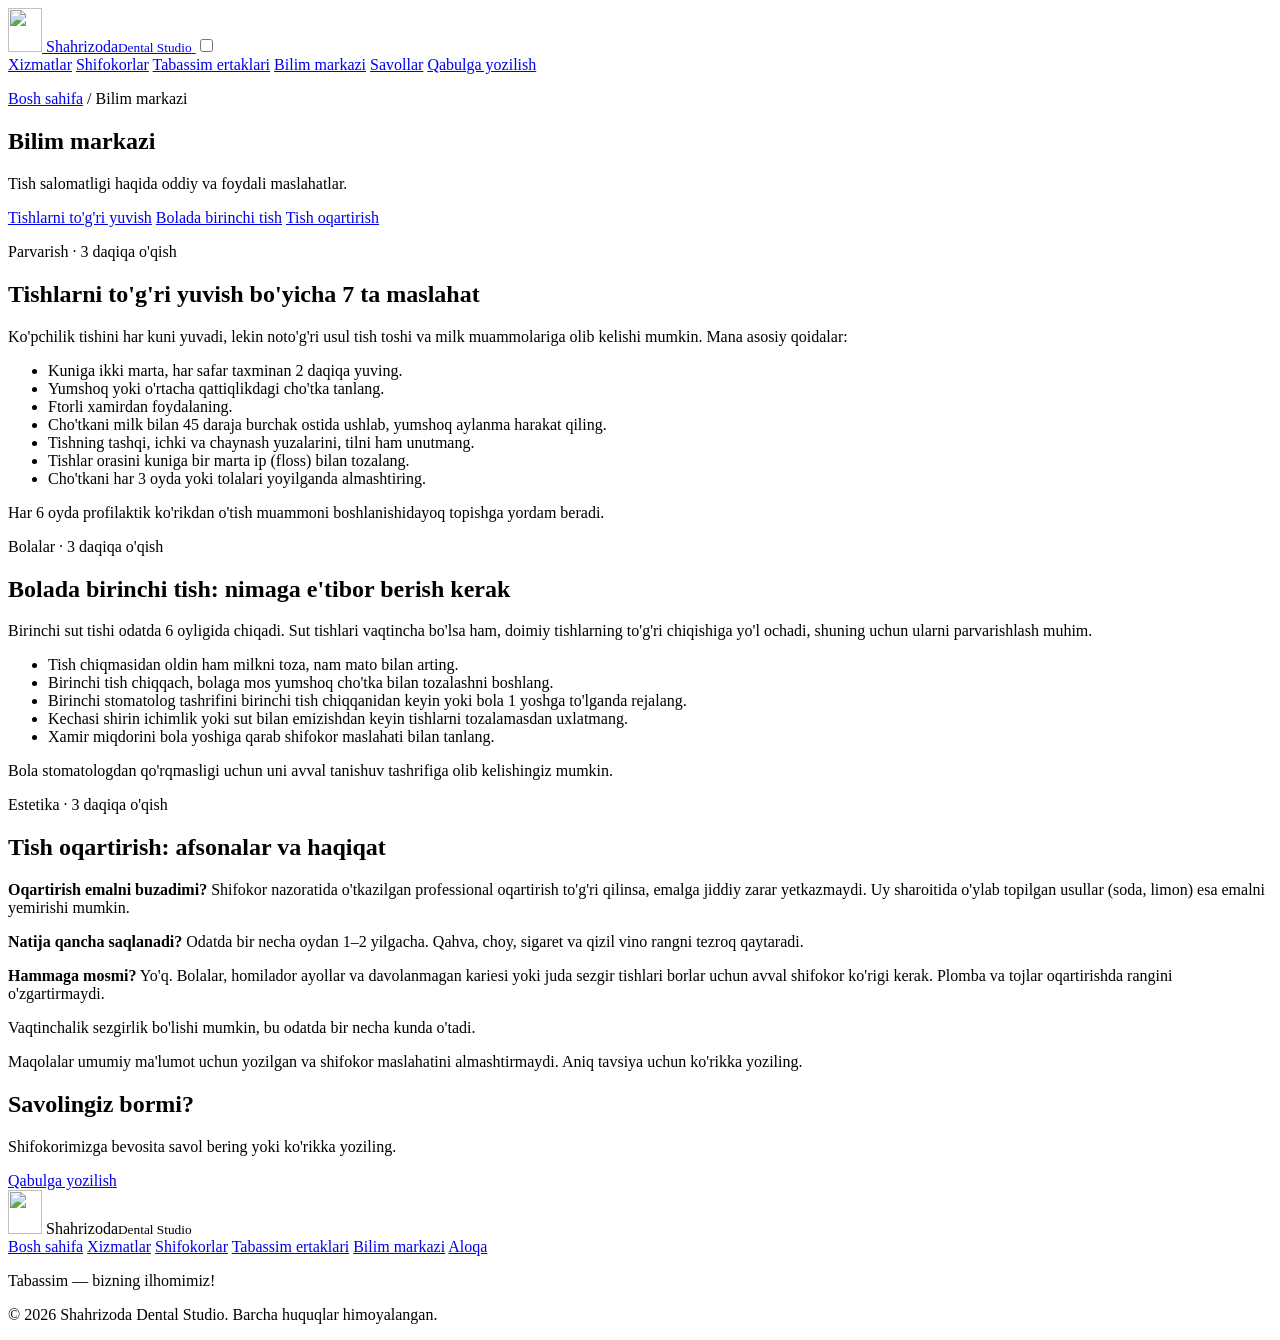
==== bilim.html @ c09cedaa "Add files via upload" ====
<!DOCTYPE html>
<html lang="uz">
<head>
  <meta charset="UTF-8">
  <meta name="viewport" content="width=device-width, initial-scale=1.0">
  <title>Bilim markazi | Shahrizoda Dental Studio</title>
  <meta name="description" content="Tish salomatligi bo'yicha foydali maqolalar: to'g'ri yuvish, bolalar tishi, tish oqartirish.">
  <link rel="preconnect" href="https://fonts.googleapis.com">
  <link rel="preconnect" href="https://fonts.gstatic.com" crossorigin>
  <link href="https://fonts.googleapis.com/css2?family=Cormorant+Garamond:ital,wght@0,500;0,600;1,500&family=Nunito+Sans:wght@400;600&display=swap" rel="stylesheet">
  <link rel="icon" type="image/svg+xml" href="images/logo.svg">
  <link rel="stylesheet" href="css/style.css">
</head>
<body>

  <header class="header">
    <a href="index.html" class="logo">
      <img src="images/logo.svg" alt="" width="34" height="44">
      <span class="logo__text">Shahrizoda<small>Dental Studio</small></span>
    </a>

    <input type="checkbox" id="menu-toggle" class="menu-toggle">
    <label for="menu-toggle" class="menu-icon" aria-label="Menyuni ochish"><span></span></label>

    <nav class="nav">
      <a href="xizmatlar.html">Xizmatlar</a>
      <a href="shifokorlar.html">Shifokorlar</a>
      <a href="ertaklar.html">Tabassim ertaklari</a>
      <a href="bilim.html" aria-current="page">Bilim markazi</a>
      <a href="index.html#savollar">Savollar</a>
      <a href="index.html#aloqa" class="btn btn--small">Qabulga yozilish</a>
    </nav>
  </header>

  <main>
    <section class="page-hero">
      <p class="crumbs"><a href="index.html">Bosh sahifa</a> / Bilim markazi</p>
      <h1>Bilim markazi</h1>
      <p>Tish salomatligi haqida oddiy va foydali maslahatlar.</p>
      <nav class="toc">
        <a href="#maqola-1">Tishlarni to'g'ri yuvish</a>
        <a href="#maqola-2">Bolada birinchi tish</a>
        <a href="#maqola-3">Tish oqartirish</a>
      </nav>
    </section>

    <section class="section">

      <article class="article" id="maqola-1">
        <p class="article__meta">Parvarish · 3 daqiqa o'qish</p>
        <h2>Tishlarni to'g'ri yuvish bo'yicha 7 ta maslahat</h2>
        <p>Ko'pchilik tishini har kuni yuvadi, lekin noto'g'ri usul tish toshi va milk muammolariga olib kelishi mumkin. Mana asosiy qoidalar:</p>
        <ul>
          <li>Kuniga ikki marta, har safar taxminan 2 daqiqa yuving.</li>
          <li>Yumshoq yoki o'rtacha qattiqlikdagi cho'tka tanlang.</li>
          <li>Ftorli xamirdan foydalaning.</li>
          <li>Cho'tkani milk bilan 45 daraja burchak ostida ushlab, yumshoq aylanma harakat qiling.</li>
          <li>Tishning tashqi, ichki va chaynash yuzalarini, tilni ham unutmang.</li>
          <li>Tishlar orasini kuniga bir marta ip (floss) bilan tozalang.</li>
          <li>Cho'tkani har 3 oyda yoki tolalari yoyilganda almashtiring.</li>
        </ul>
        <p>Har 6 oyda profilaktik ko'rikdan o'tish muammoni boshlanishidayoq topishga yordam beradi.</p>
      </article>

      <article class="article" id="maqola-2">
        <p class="article__meta">Bolalar · 3 daqiqa o'qish</p>
        <h2>Bolada birinchi tish: nimaga e'tibor berish kerak</h2>
        <p>Birinchi sut tishi odatda 6 oyligida chiqadi. Sut tishlari vaqtincha bo'lsa ham, doimiy tishlarning to'g'ri chiqishiga yo'l ochadi, shuning uchun ularni parvarishlash muhim.</p>
        <ul>
          <li>Tish chiqmasidan oldin ham milkni toza, nam mato bilan arting.</li>
          <li>Birinchi tish chiqqach, bolaga mos yumshoq cho'tka bilan tozalashni boshlang.</li>
          <li>Birinchi stomatolog tashrifini birinchi tish chiqqanidan keyin yoki bola 1 yoshga to'lganda rejalang.</li>
          <li>Kechasi shirin ichimlik yoki sut bilan emizishdan keyin tishlarni tozalamasdan uxlatmang.</li>
          <li>Xamir miqdorini bola yoshiga qarab shifokor maslahati bilan tanlang.</li>
        </ul>
        <p>Bola stomatologdan qo'rqmasligi uchun uni avval tanishuv tashrifiga olib kelishingiz mumkin.</p>
      </article>

      <article class="article" id="maqola-3">
        <p class="article__meta">Estetika · 3 daqiqa o'qish</p>
        <h2>Tish oqartirish: afsonalar va haqiqat</h2>
        <p><strong>Oqartirish emalni buzadimi?</strong> Shifokor nazoratida o'tkazilgan professional oqartirish to'g'ri qilinsa, emalga jiddiy zarar yetkazmaydi. Uy sharoitida o'ylab topilgan usullar (soda, limon) esa emalni yemirishi mumkin.</p>
        <p><strong>Natija qancha saqlanadi?</strong> Odatda bir necha oydan 1–2 yilgacha. Qahva, choy, sigaret va qizil vino rangni tezroq qaytaradi.</p>
        <p><strong>Hammaga mosmi?</strong> Yo'q. Bolalar, homilador ayollar va davolanmagan kariesi yoki juda sezgir tishlari borlar uchun avval shifokor ko'rigi kerak. Plomba va tojlar oqartirishda rangini o'zgartirmaydi.</p>
        <p>Vaqtinchalik sezgirlik bo'lishi mumkin, bu odatda bir necha kunda o'tadi.</p>
      </article>

      <p class="disclaimer">Maqolalar umumiy ma'lumot uchun yozilgan va shifokor maslahatini almashtirmaydi. Aniq tavsiya uchun ko'rikka yoziling.</p>
    </section>

    <section class="cta">
      <h2>Savolingiz bormi?</h2>
      <p>Shifokorimizga bevosita savol bering yoki ko'rikka yoziling.</p>
      <a href="index.html#aloqa" class="btn">Qabulga yozilish</a>
    </section>
  </main>

  <footer class="footer">
    <div class="logo logo--light">
      <img src="images/logo.svg" alt="" width="34" height="44">
      <span class="logo__text">Shahrizoda<small>Dental Studio</small></span>
    </div>
    <nav class="footer__nav">
      <a href="index.html">Bosh sahifa</a>
      <a href="xizmatlar.html">Xizmatlar</a>
      <a href="shifokorlar.html">Shifokorlar</a>
      <a href="ertaklar.html">Tabassim ertaklari</a>
      <a href="bilim.html">Bilim markazi</a>
      <a href="index.html#aloqa">Aloqa</a>
    </nav>
    <p class="footer__tag">Tabassim — bizning ilhomimiz!</p>
    <p class="footer__small">© 2026 Shahrizoda Dental Studio. Barcha huquqlar himoyalangan.</p>
  </footer>

</body>
</html>
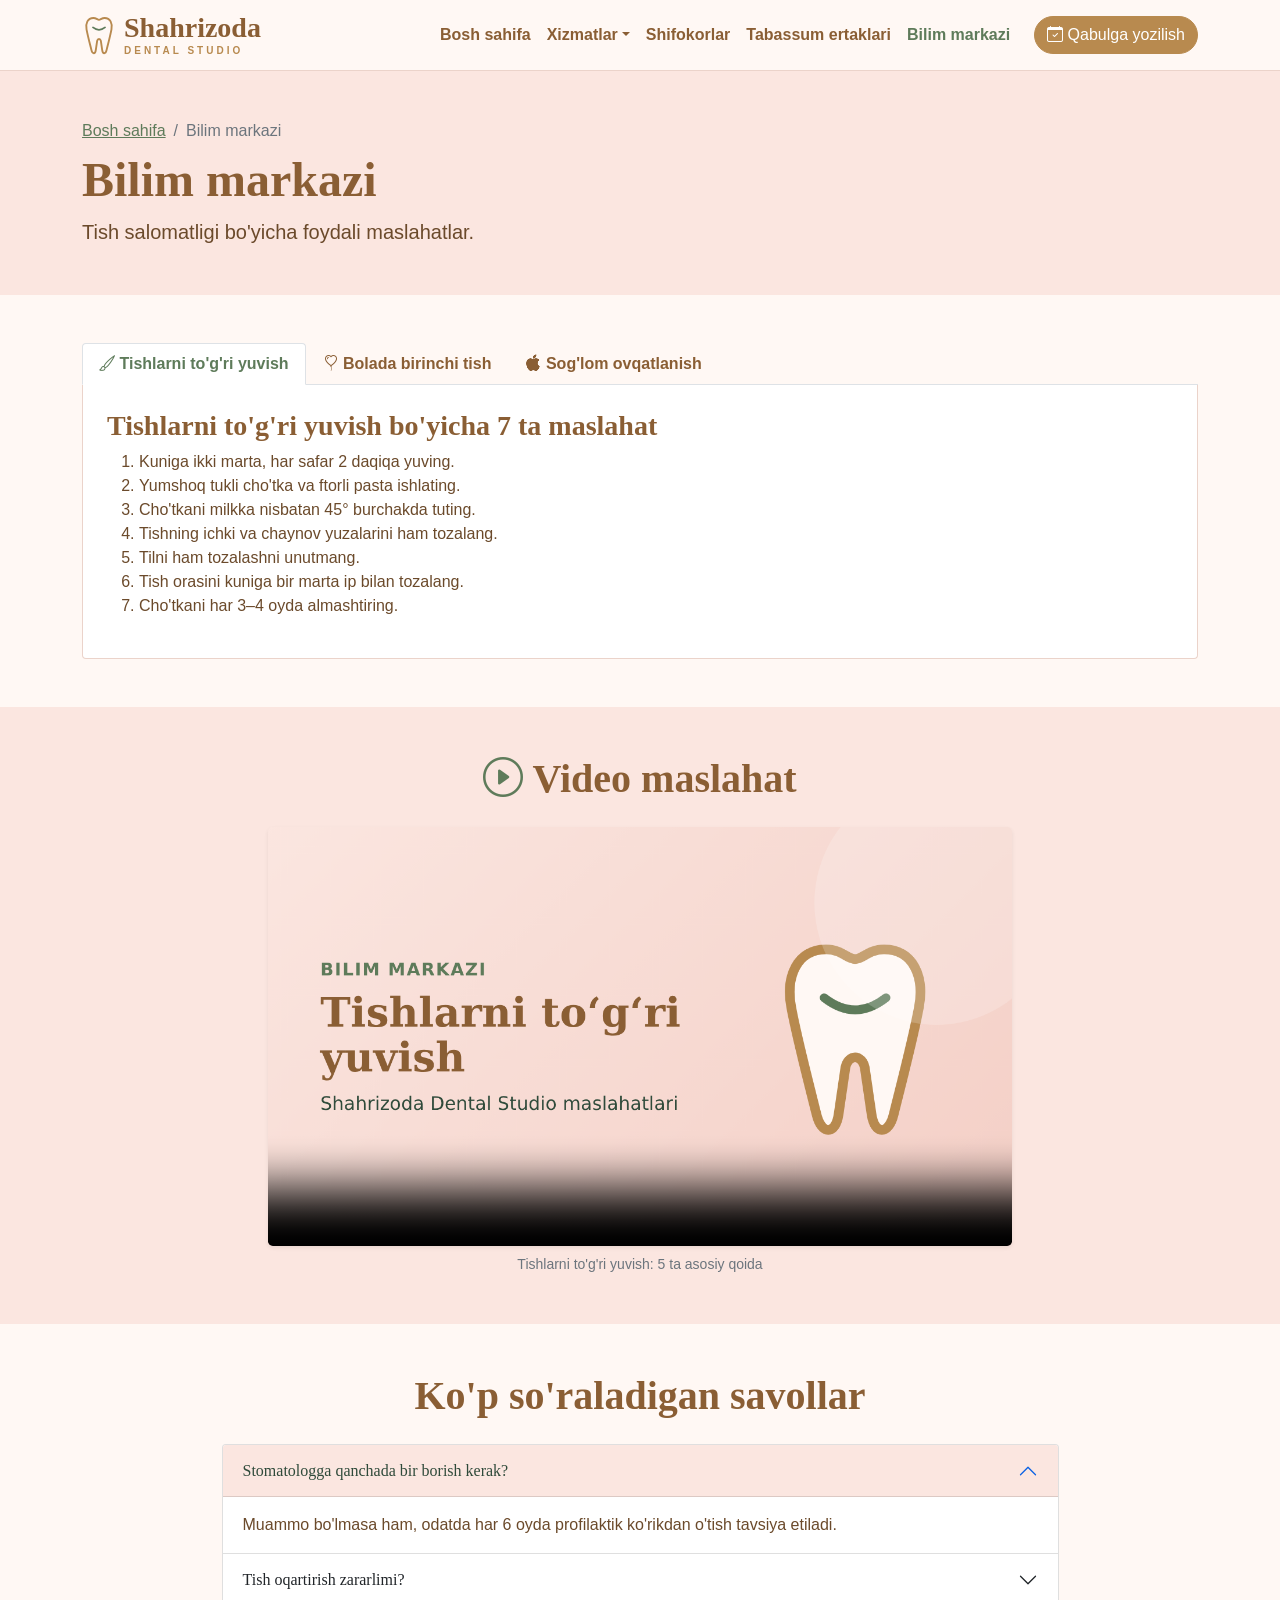
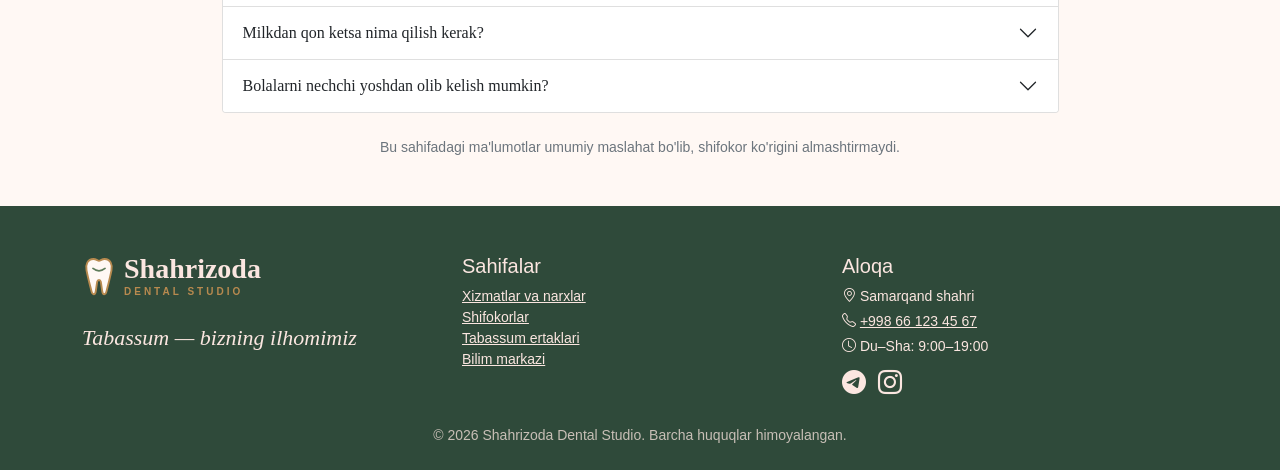
==== commit c6703080: "Add files via upload" ====
--- a/bilim.html
+++ b/bilim.html
@@ -1,116 +1,225 @@
-<!DOCTYPE html>
-<html lang="uz">
-<head>
-  <meta charset="UTF-8">
-  <meta name="viewport" content="width=device-width, initial-scale=1.0">
-  <title>Bilim markazi | Shahrizoda Dental Studio</title>
-  <meta name="description" content="Tish salomatligi bo'yicha foydali maqolalar: to'g'ri yuvish, bolalar tishi, tish oqartirish.">
-  <link rel="preconnect" href="https://fonts.googleapis.com">
-  <link rel="preconnect" href="https://fonts.gstatic.com" crossorigin>
-  <link href="https://fonts.googleapis.com/css2?family=Cormorant+Garamond:ital,wght@0,500;0,600;1,500&family=Nunito+Sans:wght@400;600&display=swap" rel="stylesheet">
-  <link rel="icon" type="image/svg+xml" href="images/logo.svg">
-  <link rel="stylesheet" href="css/style.css">
-</head>
-<body>
-
-  <header class="header">
-    <a href="index.html" class="logo">
-      <img src="images/logo.svg" alt="" width="34" height="44">
-      <span class="logo__text">Shahrizoda<small>Dental Studio</small></span>
-    </a>
-
-    <input type="checkbox" id="menu-toggle" class="menu-toggle">
-    <label for="menu-toggle" class="menu-icon" aria-label="Menyuni ochish"><span></span></label>
-
-    <nav class="nav">
-      <a href="xizmatlar.html">Xizmatlar</a>
-      <a href="shifokorlar.html">Shifokorlar</a>
-      <a href="ertaklar.html">Tabassim ertaklari</a>
-      <a href="bilim.html" aria-current="page">Bilim markazi</a>
-      <a href="index.html#savollar">Savollar</a>
-      <a href="index.html#aloqa" class="btn btn--small">Qabulga yozilish</a>
-    </nav>
-  </header>
-
-  <main>
-    <section class="page-hero">
-      <p class="crumbs"><a href="index.html">Bosh sahifa</a> / Bilim markazi</p>
-      <h1>Bilim markazi</h1>
-      <p>Tish salomatligi haqida oddiy va foydali maslahatlar.</p>
-      <nav class="toc">
-        <a href="#maqola-1">Tishlarni to'g'ri yuvish</a>
-        <a href="#maqola-2">Bolada birinchi tish</a>
-        <a href="#maqola-3">Tish oqartirish</a>
-      </nav>
-    </section>
-
-    <section class="section">
-
-      <article class="article" id="maqola-1">
-        <p class="article__meta">Parvarish · 3 daqiqa o'qish</p>
-        <h2>Tishlarni to'g'ri yuvish bo'yicha 7 ta maslahat</h2>
-        <p>Ko'pchilik tishini har kuni yuvadi, lekin noto'g'ri usul tish toshi va milk muammolariga olib kelishi mumkin. Mana asosiy qoidalar:</p>
-        <ul>
-          <li>Kuniga ikki marta, har safar taxminan 2 daqiqa yuving.</li>
-          <li>Yumshoq yoki o'rtacha qattiqlikdagi cho'tka tanlang.</li>
-          <li>Ftorli xamirdan foydalaning.</li>
-          <li>Cho'tkani milk bilan 45 daraja burchak ostida ushlab, yumshoq aylanma harakat qiling.</li>
-          <li>Tishning tashqi, ichki va chaynash yuzalarini, tilni ham unutmang.</li>
-          <li>Tishlar orasini kuniga bir marta ip (floss) bilan tozalang.</li>
-          <li>Cho'tkani har 3 oyda yoki tolalari yoyilganda almashtiring.</li>
-        </ul>
-        <p>Har 6 oyda profilaktik ko'rikdan o'tish muammoni boshlanishidayoq topishga yordam beradi.</p>
-      </article>
-
-      <article class="article" id="maqola-2">
-        <p class="article__meta">Bolalar · 3 daqiqa o'qish</p>
-        <h2>Bolada birinchi tish: nimaga e'tibor berish kerak</h2>
-        <p>Birinchi sut tishi odatda 6 oyligida chiqadi. Sut tishlari vaqtincha bo'lsa ham, doimiy tishlarning to'g'ri chiqishiga yo'l ochadi, shuning uchun ularni parvarishlash muhim.</p>
-        <ul>
-          <li>Tish chiqmasidan oldin ham milkni toza, nam mato bilan arting.</li>
-          <li>Birinchi tish chiqqach, bolaga mos yumshoq cho'tka bilan tozalashni boshlang.</li>
-          <li>Birinchi stomatolog tashrifini birinchi tish chiqqanidan keyin yoki bola 1 yoshga to'lganda rejalang.</li>
-          <li>Kechasi shirin ichimlik yoki sut bilan emizishdan keyin tishlarni tozalamasdan uxlatmang.</li>
-          <li>Xamir miqdorini bola yoshiga qarab shifokor maslahati bilan tanlang.</li>
-        </ul>
-        <p>Bola stomatologdan qo'rqmasligi uchun uni avval tanishuv tashrifiga olib kelishingiz mumkin.</p>
-      </article>
-
-      <article class="article" id="maqola-3">
-        <p class="article__meta">Estetika · 3 daqiqa o'qish</p>
-        <h2>Tish oqartirish: afsonalar va haqiqat</h2>
-        <p><strong>Oqartirish emalni buzadimi?</strong> Shifokor nazoratida o'tkazilgan professional oqartirish to'g'ri qilinsa, emalga jiddiy zarar yetkazmaydi. Uy sharoitida o'ylab topilgan usullar (soda, limon) esa emalni yemirishi mumkin.</p>
-        <p><strong>Natija qancha saqlanadi?</strong> Odatda bir necha oydan 1–2 yilgacha. Qahva, choy, sigaret va qizil vino rangni tezroq qaytaradi.</p>
-        <p><strong>Hammaga mosmi?</strong> Yo'q. Bolalar, homilador ayollar va davolanmagan kariesi yoki juda sezgir tishlari borlar uchun avval shifokor ko'rigi kerak. Plomba va tojlar oqartirishda rangini o'zgartirmaydi.</p>
-        <p>Vaqtinchalik sezgirlik bo'lishi mumkin, bu odatda bir necha kunda o'tadi.</p>
-      </article>
-
-      <p class="disclaimer">Maqolalar umumiy ma'lumot uchun yozilgan va shifokor maslahatini almashtirmaydi. Aniq tavsiya uchun ko'rikka yoziling.</p>
-    </section>
-
-    <section class="cta">
-      <h2>Savolingiz bormi?</h2>
-      <p>Shifokorimizga bevosita savol bering yoki ko'rikka yoziling.</p>
-      <a href="index.html#aloqa" class="btn">Qabulga yozilish</a>
-    </section>
-  </main>
-
-  <footer class="footer">
-    <div class="logo logo--light">
-      <img src="images/logo.svg" alt="" width="34" height="44">
-      <span class="logo__text">Shahrizoda<small>Dental Studio</small></span>
-    </div>
-    <nav class="footer__nav">
-      <a href="index.html">Bosh sahifa</a>
-      <a href="xizmatlar.html">Xizmatlar</a>
-      <a href="shifokorlar.html">Shifokorlar</a>
-      <a href="ertaklar.html">Tabassim ertaklari</a>
-      <a href="bilim.html">Bilim markazi</a>
-      <a href="index.html#aloqa">Aloqa</a>
-    </nav>
-    <p class="footer__tag">Tabassim — bizning ilhomimiz!</p>
-    <p class="footer__small">© 2026 Shahrizoda Dental Studio. Barcha huquqlar himoyalangan.</p>
-  </footer>
-
-</body>
+<!DOCTYPE html>
+<html lang="uz">
+
+<head>
+  <meta charset="UTF-8">
+  <meta name="viewport" content="width=device-width, initial-scale=1.0">
+  <title>Bilim markazi | Shahrizoda Dental Studio</title>
+  <link href="css/bootstrap.css" rel="stylesheet">
+  <link href="icons/bootstrap-icons.css" rel="stylesheet">
+  <link href="css/style.css" rel="stylesheet">
+</head>
+
+<body>
+  <nav class="navbar navbar-expand-lg navbar-light sticky-top navbar-dental">
+    <div class="container">
+      <a class="navbar-brand d-flex align-items-center gap-2" href="index.html">
+        <img src="images/logo.svg" alt="Logo" width="34" height="44">
+        <span class="logo-matn">Shahrizoda<small>Dental Studio</small></span>
+      </a>
+      <button class="navbar-toggler" type="button" data-bs-toggle="collapse" data-bs-target="#menyu"
+        aria-controls="menyu" aria-expanded="false">
+        <span class="navbar-toggler-icon"></span>
+      </button>
+      <div class="collapse navbar-collapse" id="menyu">
+        <ul class="navbar-nav ms-auto align-items-lg-center">
+          <li class="nav-item"><a class="nav-link" href="index.html">Bosh sahifa</a></li>
+          <li class="nav-item dropdown">
+            <a class="nav-link dropdown-toggle" href="#" role="button" data-bs-toggle="dropdown"
+              aria-expanded="false">Xizmatlar</a>
+            <ul class="dropdown-menu">
+              <li>
+                <h6 class="dropdown-header">Yo'nalishlar</h6>
+              </li>
+              <li><a class="dropdown-item" href="xizmatlar.html#davolash">Davolash</a></li>
+              <li><a class="dropdown-item" href="xizmatlar.html#estetika">Estetika</a></li>
+              <li><a class="dropdown-item" href="xizmatlar.html#bolalar">Bolalar stomatologiyasi</a></li>
+              <li>
+                <hr class="dropdown-divider">
+              </li>
+              <li><a class="dropdown-item" href="xizmatlar.html">
+                  <i class="bi bi-table"></i> Narxlar jadvali</a></li>
+            </ul>
+          </li>
+          <li class="nav-item"><a class="nav-link" href="shifokorlar.html">Shifokorlar</a></li>
+          <li class="nav-item"><a class="nav-link" href="ertaklar.html">Tabassum ertaklari</a></li>
+          <li class="nav-item"><a class="nav-link active" aria-current="page" href="bilim.html">Bilim markazi</a></li>
+          <li class="nav-item ms-lg-3">
+            <a class="btn btn-gold" href="index.html#qabul" data-bs-toggle="tooltip" data-bs-placement="bottom"
+              data-bs-title="Birinchi ko'rik bepul!">
+              <i class="bi bi-calendar-check"></i> Qabulga yozilish
+            </a>
+          </li>
+        </ul>
+      </div>
+    </div>
+  </nav>
+  <section class="bg-blush py-5">
+    <div class="container">
+      <nav aria-label="breadcrumb">
+        <ol class="breadcrumb mb-2">
+          <li class="breadcrumb-item"><a href="index.html">Bosh sahifa</a></li>
+          <li class="breadcrumb-item active" aria-current="page">Bilim markazi</li>
+        </ol>
+      </nav>
+      <h1 class="display-5">Bilim markazi</h1>
+      <p class="lead mb-0">Tish salomatligi bo'yicha foydali maslahatlar.</p>
+    </div>
+  </section>
+
+  <section class="container py-5">
+    <ul class="nav nav-tabs" id="maqolaTab" role="tablist">
+      <li class="nav-item" role="presentation">
+        <button class="nav-link active" id="maqola-1-tab" data-bs-toggle="tab" data-bs-target="#maqola-1" type="button"
+          role="tab">
+          <i class="bi bi-brush"></i> Tishlarni to'g'ri yuvish</button>
+      </li>
+      <li class="nav-item" role="presentation">
+        <button class="nav-link" id="maqola-2-tab" data-bs-toggle="tab" data-bs-target="#maqola-2" type="button"
+          role="tab">
+          <i class="bi bi-balloon-heart"></i> Bolada birinchi tish</button>
+      </li>
+      <li class="nav-item" role="presentation">
+        <button class="nav-link" id="maqola-3-tab" data-bs-toggle="tab" data-bs-target="#maqola-3" type="button"
+          role="tab">
+          <i class="bi bi-apple"></i> Sog'lom ovqatlanish</button>
+      </li>
+    </ul>
+    <div class="tab-content bg-white border border-top-0 rounded-bottom p-4">
+      <article class="tab-pane fade show active" id="maqola-1" role="tabpanel">
+        <h2 class="h3">Tishlarni to'g'ri yuvish bo'yicha 7 ta maslahat</h2>
+        <ol>
+          <li>Kuniga ikki marta, har safar 2 daqiqa yuving.</li>
+          <li>Yumshoq tukli cho'tka va ftorli pasta ishlating.</li>
+          <li>Cho'tkani milkka nisbatan 45° burchakda tuting.</li>
+          <li>Tishning ichki va chaynov yuzalarini ham tozalang.</li>
+          <li>Tilni ham tozalashni unutmang.</li>
+          <li>Tish orasini kuniga bir marta ip bilan tozalang.</li>
+          <li>Cho'tkani har 3–4 oyda almashtiring.</li>
+        </ol>
+      </article>
+      <article class="tab-pane fade" id="maqola-2" role="tabpanel">
+        <h2 class="h3">Bolada birinchi tish</h2>
+        <p>Birinchi sut tishi ko'pincha 6 oylik atrofida chiqadi, lekin bu muddat har bir bolada farq qiladi.</p>
+        <ul>
+          <li>Tish chiqqanidan boshlab yumshoq bolalar cho'tkasi bilan tozalang.</li>
+          <li>Bolani birinchi marta stomatologga 1 yoshgacha olib keling.</li>
+          <li>Kechasi shirin ichimlik berishdan saqlaning.</li>
+        </ul>
+      </article>
+      <article class="tab-pane fade" id="maqola-3" role="tabpanel">
+        <h2 class="h3">Tishlar uchun foydali ovqatlanish</h2>
+        <p>Shirinlik va gazli ichimliklar kariesga sabab bo'lishi mumkin. Ularni kamaytiring,
+          sabzavot, meva va sut mahsulotlarini ko'proq iste'mol qiling, ko'proq suv iching.</p>
+      </article>
+    </div>
+  </section>
+  <section class="bg-blush py-5" id="video">
+    <div class="container">
+      <h2 class="display-6 text-center mb-4"><i class="bi bi-play-circle text-sage"></i> Video maslahat</h2>
+      <div class="col-12 col-lg-8 mx-auto">
+        <figure class="figure w-100 mb-0">
+          <div class="ratio ratio-16x9">
+            <video controls poster="images/video-poster.png" class="rounded-3 shadow-sm">
+              <source src="video/tish-yuvish.mp4" type="video/mp4">
+              Brauzeringiz videoni qo'llab-quvvatlamaydi.
+            </video>
+          </div>
+          <figcaption class="figure-caption text-center mt-2">Tishlarni to'g'ri yuvish: 5 ta asosiy qoida</figcaption>
+        </figure>
+      </div>
+    </div>
+  </section>
+  <section class="container py-5">
+    <h2 class="display-6 text-center mb-4">Ko'p so'raladigan savollar</h2>
+    <div class="accordion col-lg-9 mx-auto" id="savolPanel">
+      <div class="accordion-item">
+        <h3 class="accordion-header">
+          <button class="accordion-button" type="button" data-bs-toggle="collapse" data-bs-target="#savol1"
+            aria-expanded="true" aria-controls="savol1">
+            Stomatologga qanchada bir borish kerak?
+          </button>
+        </h3>
+        <div id="savol1" class="accordion-collapse collapse show" data-bs-parent="#savolPanel">
+          <div class="accordion-body">Muammo bo'lmasa ham, odatda har 6 oyda profilaktik ko'rikdan o'tish tavsiya
+            etiladi.</div>
+        </div>
+      </div>
+      <div class="accordion-item">
+        <h3 class="accordion-header">
+          <button class="accordion-button collapsed" type="button" data-bs-toggle="collapse" data-bs-target="#savol2"
+            aria-expanded="false" aria-controls="savol2">
+            Tish oqartirish zararlimi?
+          </button>
+        </h3>
+        <div id="savol2" class="accordion-collapse collapse" data-bs-parent="#savolPanel">
+          <div class="accordion-body">Shifokor nazoratida o'tkaziladigan professional oqartirish xavfsiz. Avval
+            ko'rikdan o'tish kerak.</div>
+        </div>
+      </div>
+      <div class="accordion-item">
+        <h3 class="accordion-header">
+          <button class="accordion-button collapsed" type="button" data-bs-toggle="collapse" data-bs-target="#savol3"
+            aria-expanded="false" aria-controls="savol3">
+            Milkdan qon ketsa nima qilish kerak?
+          </button>
+        </h3>
+        <div id="savol3" class="accordion-collapse collapse" data-bs-parent="#savolPanel">
+          <div class="accordion-body">Bu milk yallig'lanishining belgisi bo'lishi mumkin. Imkon qadar tezroq ko'rikka
+            keling.</div>
+        </div>
+      </div>
+      <div class="accordion-item">
+        <h3 class="accordion-header">
+          <button class="accordion-button collapsed" type="button" data-bs-toggle="collapse" data-bs-target="#savol4"
+            aria-expanded="false" aria-controls="savol4">
+            Bolalarni nechchi yoshdan olib kelish mumkin?
+          </button>
+        </h3>
+        <div id="savol4" class="accordion-collapse collapse" data-bs-parent="#savolPanel">
+          <div class="accordion-body">Birinchi tish chiqqandan keyin, 1 yoshgacha birinchi ko'rikka olib kelish tavsiya
+            qilinadi.</div>
+        </div>
+      </div>
+    </div>
+    <p class="small text-muted text-center mt-4 mb-0">
+      Bu sahifadagi ma'lumotlar umumiy maslahat bo'lib, shifokor ko'rigini almashtirmaydi.</p>
+  </section>
+  <footer class="footer-dental pt-5 pb-4">
+    <div class="container">
+      <div class="row g-4">
+        <div class="col-12 col-md-4 text-center text-md-start">
+          <a class="d-inline-flex align-items-center gap-2 text-decoration-none" href="index.html">
+            <img src="images/logo.svg" alt="Logo" width="34" height="44">
+            <span class="logo-matn logo-oq">Shahrizoda<small>Dental Studio</small></span>
+          </a>
+          <p class="footer-shior mt-3 mb-0">Tabassum — bizning ilhomimiz</p>
+        </div>
+        <div class="col-6 col-md-4">
+          <h3 class="h5">Sahifalar</h3>
+          <ul class="list-unstyled small">
+            <li><a href="xizmatlar.html">Xizmatlar va narxlar</a></li>
+            <li><a href="shifokorlar.html">Shifokorlar</a></li>
+            <li><a href="ertaklar.html">Tabassum ertaklari</a></li>
+            <li><a href="bilim.html">Bilim markazi</a></li>
+          </ul>
+        </div>
+        <div class="col-6 col-md-4">
+          <h3 class="h5">Aloqa</h3>
+          <p class="small mb-1"><i class="bi bi-geo-alt"></i> Samarqand shahri</p>
+          <p class="small mb-1"><i class="bi bi-telephone"></i> <a href="tel:+998661234567">+998 66 123 45 67</a></p>
+          <p class="small mb-2"><i class="bi bi-clock"></i> Du–Sha: 9:00–19:00</p>
+          <a href="#" class="fs-4 me-2" data-bs-toggle="tooltip" data-bs-title="Telegram kanalimiz">
+            <i class="bi bi-telegram"></i></a>
+          <a href="#" class="fs-4" data-bs-toggle="tooltip" data-bs-title="Instagram sahifamiz">
+            <i class="bi bi-instagram"></i></a>
+        </div>
+      </div>
+      <p class="small text-center mt-4 mb-0 mualliflik">&copy; 2026 Shahrizoda Dental Studio. Barcha huquqlar
+        himoyalangan.</p>
+    </div>
+    <script src="js/bootstrap.bundle.min.js"></script>
+    <script src="js/main.js"></script>
+</body>
+
 </html>
--- a/css/style.css
+++ b/css/style.css
@@ -0,0 +1,135 @@
+/* Shahrizoda Dental Studio – Bootstrap'ga qo'shimcha o'z CSS qoidalarimiz */
+
+/* Saytning ranglari (1-mustaqil ishdagi ranglar saqlandi) */
+:root {
+  --blush: #FBE6E0;
+  --blush-deep: #F4CFC6;
+  --cream: #FFF8F4;
+  --gold: #B88A4F;
+  --gold-dark: #8A5E34;
+  --sage: #5E7B5A;
+  --forest: #2F4A3A;
+  --line: #EBD3CA;
+}
+
+/* Sahifa foni, matn rangi va shrifti */
+body {
+  background-color: var(--cream);
+  color: #6B4A2B;
+  font-family: "Nunito Sans", Arial, sans-serif;
+}
+a { color: var(--sage); }
+a:hover { color: var(--forest); }
+
+/* Bootstrap 5.0.2 dagi ranglarni saytimiz ranglariga moslaymiz */
+.bg-success { background-color: var(--sage) !important; }      /* yashil -> sage */
+.border-success { border-color: var(--sage) !important; }
+.bg-warning { background-color: var(--gold) !important; }      /* sariq -> oltin */
+.border-warning { border-color: var(--gold) !important; }
+.border { border-color: var(--line) !important; }
+.card, .list-group-item { border-color: var(--line); }
+.table { border-color: var(--line); }
+.table > :not(:last-child) > :last-child > * { border-bottom-color: var(--line); }
+.form-check-input:checked { background-color: var(--sage); border-color: var(--sage); }
+.form-control:focus, .form-select:focus, .form-check-input:focus {
+  border-color: var(--gold);
+  box-shadow: 0 0 0 0.25rem rgba(184, 138, 79, 0.25);
+}
+.dropdown-item:active { background-color: var(--sage); }
+
+html { scroll-padding-top: 90px; }
+
+h1, h2, h3, .h1, .h2, .h3, .display-4, .display-5, .display-6 {
+  font-family: "Cormorant Garamond", Georgia, serif;
+  font-weight: 700;
+  color: var(--gold-dark);
+}
+
+/* Yordamchi rang klasslari */
+.bg-blush { background-color: var(--blush) !important; }
+.text-sage { color: var(--sage) !important; }
+.link-sage { color: var(--sage); text-decoration: none; }
+.link-sage:hover { color: var(--forest); }
+mark { background-color: var(--blush-deep); }
+
+/* O'zimizning tugmalar (Bootstrap'ning .btn klassi asosida) */
+.btn-gold {
+  color: #fff; background-color: var(--gold); border-color: var(--gold);
+  border-radius: 40px;
+}
+.btn-gold:hover, .btn-gold:focus, .btn-gold:active, .show > .btn-gold.dropdown-toggle {
+  color: #fff; background-color: var(--gold-dark); border-color: var(--gold-dark);
+}
+.btn-outline-gold {
+  color: var(--gold-dark); background-color: transparent; border-color: var(--gold);
+  border-radius: 40px;
+}
+.btn-outline-gold:hover, .btn-outline-gold:active, .show > .btn-outline-gold.dropdown-toggle {
+  color: #fff; background-color: var(--gold-dark); border-color: var(--gold-dark);
+}
+.btn-gold:focus, .btn-outline-gold:focus { box-shadow: 0 0 0 0.25rem rgba(184, 138, 79, 0.35); }
+.btn-group > .btn { border-radius: 40px; }
+.btn-group > .btn:not(:last-child) { border-top-right-radius: 0; border-bottom-right-radius: 0; }
+.btn-group > .btn:not(:first-child) { border-top-left-radius: 0; border-bottom-left-radius: 0; }
+
+/* Menyu */
+.navbar-dental { background-color: rgba(255, 248, 244, .96); border-bottom: 1px solid var(--line); }
+.navbar-dental .navbar-nav .nav-link { font-weight: 600; color: var(--gold-dark); }
+.navbar-dental .navbar-nav .nav-link:hover,
+.navbar-dental .navbar-nav .nav-link.active { color: var(--sage); }
+.logo-matn {
+  display: flex; flex-direction: column; line-height: 1;
+  font-family: "Cormorant Garamond", Georgia, serif; font-weight: 700; font-size: 28px; color: var(--gold-dark);
+}
+.logo-matn small {
+  font-family: "Nunito Sans", Arial, sans-serif; font-size: 10px; font-weight: 700;
+  letter-spacing: 3px; text-transform: uppercase; color: var(--gold); margin-top: 4px;
+}
+.logo-oq { color: var(--blush); }
+
+/* 10-talab: slayder */
+#slayder .carousel-item img { height: 460px; object-fit: cover; }
+#slayder .carousel-caption { left: 13%; right: 42%; bottom: 22%; }
+#slayder .carousel-caption h2 { color: var(--gold-dark); }
+#slayder .carousel-caption p { color: var(--forest); font-size: 18px; }
+
+/* Ishonch paneli */
+.ishonch .col strong { display: block; font-family: "Cormorant Garamond", Georgia, serif; font-size: 30px; color: var(--gold-dark); }
+.ishonch .col span { font-size: 14px; }
+.ishonch .col { background: #fff; border: 1px solid var(--line); border-radius: 16px; padding: 16px 8px; }
+
+/* Xizmat kartalari */
+.karta-xizmat { border-top: 3px solid var(--gold); border-radius: 4px 4px 16px 16px; transition: transform .25s; }
+.karta-xizmat:hover { transform: translateY(-5px); }
+
+/* Shifokor avatari (rasm o'rniga bosh harflar) */
+.avatar {
+  width: 120px; height: 120px; display: grid; place-items: center;
+  background: var(--blush); border: 2px solid var(--gold); color: var(--gold);
+  font-family: "Cormorant Garamond", Georgia, serif; font-size: 44px; font-weight: 700;
+}
+
+/* Konteynerli menyu va accordion ranglari */
+.nav-tabs .nav-link { color: var(--gold-dark); font-weight: 600; }
+.nav-tabs .nav-link.active { color: var(--sage); }
+.accordion-button:not(.collapsed) { color: var(--forest); background-color: var(--blush); }
+
+/* Hikoyalar */
+.hikoya .blockquote p { font-style: italic; }
+
+/* Chaqiriq va footer */
+.cta { background-color: var(--forest); }
+.cta h2, .cta p { color: var(--blush); }
+.footer-dental { background-color: var(--forest); color: var(--blush); }
+.footer-dental h3 { color: var(--blush); font-family: "Nunito Sans", Arial, sans-serif; }
+.footer-dental a { color: var(--blush); }
+.footer-dental .mualliflik { opacity: 0.75; }
+.footer-shior { font-family: "Cormorant Garamond", Georgia, serif; font-style: italic; font-size: 22px; }
+
+/* 1-talab: telefon ekranlari uchun */
+@media (max-width: 767.98px) {
+  #slayder .carousel-item img { height: 300px; }
+  #slayder .carousel-caption { left: 14%; right: 14%; bottom: 14%; }
+  #slayder .carousel-caption p { display: none; }
+  .logo-matn { font-size: 22px; }
+}
